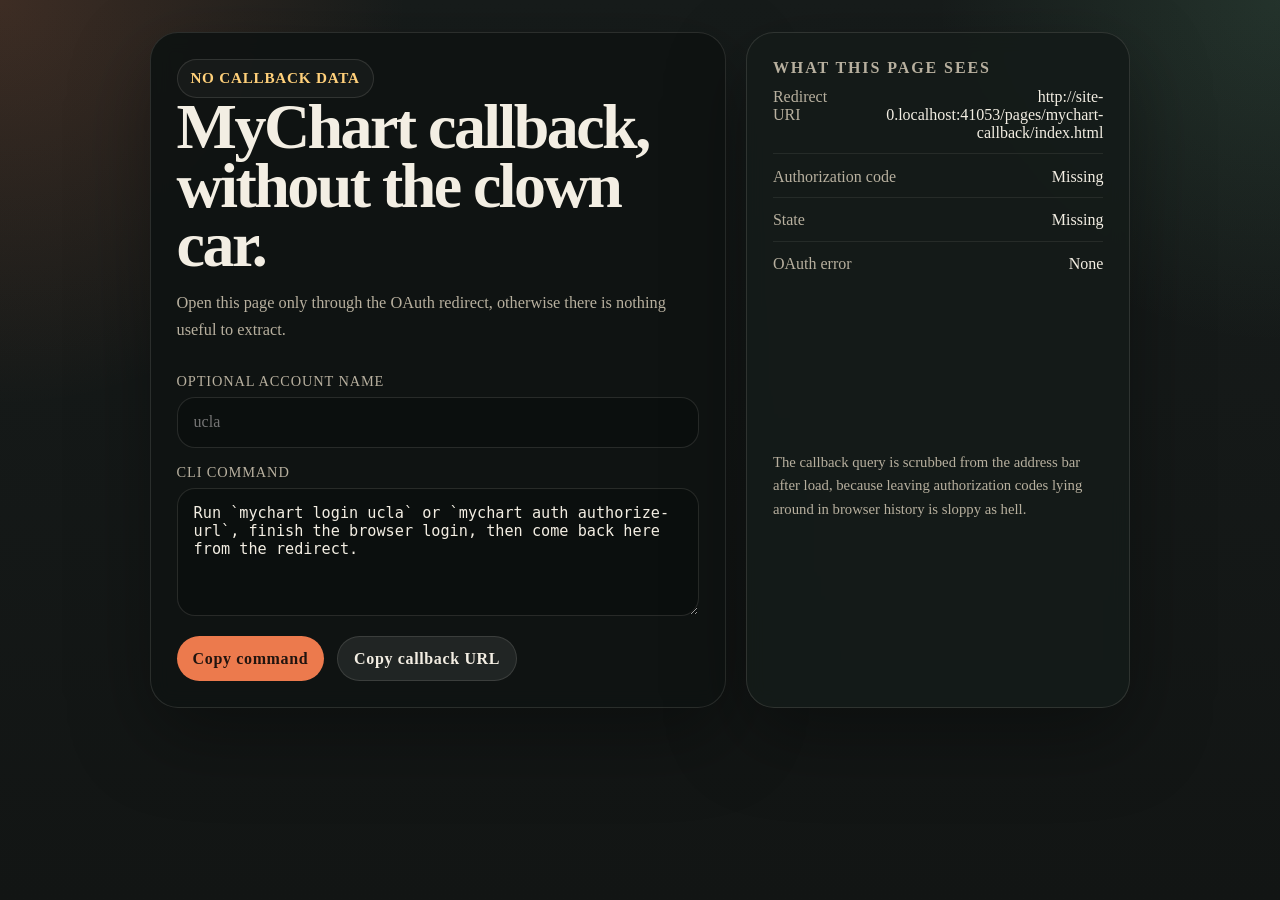
==== pages/mychart-callback/index.html @ d6d885a6 "feat(cli): bootstrap MyChart auth and add declarative arg templates - Refresh stale MyChart tokens b" ====
<!doctype html>
<html lang="en">
  <head>
    <meta charset="utf-8">
    <meta name="viewport" content="width=device-width, initial-scale=1">
    <title>MyChart OAuth callback</title>
    <style>
      :root {
        --bg: #121514;
        --panel: rgba(21, 27, 25, 0.9);
        --panel-strong: rgba(15, 20, 18, 0.95);
        --ink: #f3eee3;
        --muted: #b8b09f;
        --line: rgba(243, 238, 227, 0.12);
        --accent: #ec7a4d;
        --accent-strong: #f59a73;
        --ok: #7fd7a4;
        --warn: #ffd07a;
        --bad: #ff8f8f;
        --shadow: 0 28px 80px rgba(0, 0, 0, 0.34);
      }

      * {
        box-sizing: border-box;
      }

      body {
        margin: 0;
        min-height: 100vh;
        font-family: "Iowan Old Style", "Palatino Linotype", "Book Antiqua", Palatino, Georgia, serif;
        color: var(--ink);
        background:
          radial-gradient(circle at top left, rgba(236, 122, 77, 0.18), transparent 26%),
          radial-gradient(circle at top right, rgba(127, 215, 164, 0.12), transparent 22%),
          linear-gradient(180deg, #171c1b, var(--bg));
        padding: 2rem;
      }

      main {
        width: min(980px, 100%);
        margin: 0 auto;
      }

      .hero {
        display: grid;
        gap: 1.3rem;
        grid-template-columns: minmax(0, 1.2fr) minmax(320px, 0.8fr);
      }

      .panel {
        background: var(--panel);
        border: 1px solid var(--line);
        border-radius: 28px;
        box-shadow: var(--shadow);
        padding: 1.6rem;
        backdrop-filter: blur(10px);
      }

      .panel.strong {
        background: var(--panel-strong);
      }

      h1 {
        margin: 0 0 1rem;
        font-size: clamp(2.4rem, 5vw, 4.4rem);
        line-height: 0.92;
        letter-spacing: -0.04em;
      }

      h2 {
        margin: 0 0 0.7rem;
        font-size: 1rem;
        text-transform: uppercase;
        letter-spacing: 0.12em;
        color: var(--muted);
      }

      p {
        margin: 0 0 0.9rem;
        color: var(--muted);
        line-height: 1.6;
        font-size: 1.02rem;
      }

      .status {
        display: inline-flex;
        align-items: center;
        gap: 0.55rem;
        font-size: 0.95rem;
        font-weight: 700;
        letter-spacing: 0.05em;
        text-transform: uppercase;
        padding: 0.6rem 0.8rem;
        border-radius: 999px;
        border: 1px solid var(--line);
        background: rgba(255, 255, 255, 0.03);
        color: var(--warn);
      }

      .status.good {
        color: var(--ok);
      }

      .status.bad {
        color: var(--bad);
      }

      .stack {
        display: grid;
        gap: 1rem;
      }

      label {
        display: block;
        margin-bottom: 0.45rem;
        font-size: 0.9rem;
        letter-spacing: 0.06em;
        text-transform: uppercase;
        color: var(--muted);
      }

      input,
      textarea {
        width: 100%;
        border: 1px solid var(--line);
        border-radius: 18px;
        background: rgba(0, 0, 0, 0.18);
        color: var(--ink);
        padding: 0.95rem 1rem;
        font: inherit;
      }

      textarea,
      code {
        font-family: "SFMono-Regular", "SF Mono", "Cascadia Code", "JetBrains Mono", Consolas, monospace;
        font-size: 0.95rem;
      }

      textarea {
        min-height: 8rem;
        resize: vertical;
      }

      .actions {
        display: flex;
        flex-wrap: wrap;
        gap: 0.8rem;
      }

      button {
        appearance: none;
        border: 0;
        border-radius: 999px;
        background: var(--accent);
        color: #21140f;
        font: inherit;
        font-weight: 800;
        letter-spacing: 0.04em;
        padding: 0.8rem 1rem;
        cursor: pointer;
      }

      button.secondary {
        background: rgba(255, 255, 255, 0.08);
        color: var(--ink);
        border: 1px solid var(--line);
      }

      .meta {
        display: grid;
        gap: 0.85rem;
      }

      .meta-row {
        display: flex;
        justify-content: space-between;
        gap: 1rem;
        border-bottom: 1px solid rgba(243, 238, 227, 0.08);
        padding-bottom: 0.7rem;
      }

      .meta-row:last-child {
        border-bottom: 0;
        padding-bottom: 0;
      }

      .meta-key {
        color: var(--muted);
      }

      .meta-value {
        text-align: right;
        word-break: break-word;
      }

      .footnote {
        margin-top: 1rem;
        font-size: 0.92rem;
      }

      @media (max-width: 820px) {
        body {
          padding: 1rem;
        }

        .hero {
          grid-template-columns: 1fr;
        }

        .meta-row {
          flex-direction: column;
        }

        .meta-value {
          text-align: left;
        }
      }
    </style>
  </head>
  <body>
    <main class="hero">
      <section class="panel strong stack">
        <div>
          <div id="status-pill" class="status">Waiting for callback</div>
          <h1>MyChart callback, without the clown car.</h1>
          <p id="lead">
            This page reads the OAuth redirect, scrubs the browser URL, and gives you the exact CLI command to finish
            auth locally.
          </p>
        </div>

        <div class="stack">
          <div>
            <label for="account-name">Optional account name</label>
            <input id="account-name" name="account-name" placeholder="ucla" autocomplete="off">
          </div>

          <div>
            <label for="exchange-command">CLI command</label>
            <textarea id="exchange-command" readonly></textarea>
          </div>

          <div class="actions">
            <button id="copy-command" type="button">Copy command</button>
            <button id="copy-url" class="secondary" type="button">Copy callback URL</button>
          </div>
        </div>
      </section>

      <aside class="panel stack">
        <div>
          <h2>What this page sees</h2>
          <div class="meta">
            <div class="meta-row">
              <span class="meta-key">Redirect URI</span>
              <span id="redirect-uri" class="meta-value">Not loaded yet</span>
            </div>
            <div class="meta-row">
              <span class="meta-key">Authorization code</span>
              <span id="code-status" class="meta-value">Missing</span>
            </div>
            <div class="meta-row">
              <span class="meta-key">State</span>
              <span id="state-status" class="meta-value">Missing</span>
            </div>
            <div class="meta-row">
              <span class="meta-key">OAuth error</span>
              <span id="error-status" class="meta-value">None</span>
            </div>
          </div>
        </div>

        <p class="footnote">
          The callback query is scrubbed from the address bar after load, because leaving authorization codes lying
          around in browser history is sloppy as hell.
        </p>
      </aside>
    </main>

    <script>
      (() => {
        const storageKey = "mychart_callback_url";
        const statusPill = document.getElementById("status-pill");
        const lead = document.getElementById("lead");
        const accountInput = document.getElementById("account-name");
        const exchangeCommand = document.getElementById("exchange-command");
        const redirectUri = document.getElementById("redirect-uri");
        const codeStatus = document.getElementById("code-status");
        const stateStatus = document.getElementById("state-status");
        const errorStatus = document.getElementById("error-status");
        const copyCommand = document.getElementById("copy-command");
        const copyUrl = document.getElementById("copy-url");

        const currentUrl = new URL(window.location.href);
        const hasQuery = currentUrl.search.length > 1;
        const callbackUrl = hasQuery ? currentUrl.toString() : window.sessionStorage.getItem(storageKey);

        if (hasQuery) {
          window.sessionStorage.setItem(storageKey, callbackUrl);
          window.history.replaceState({}, document.title, currentUrl.origin + currentUrl.pathname);
        }

        function shellQuote(value) {
          return "'" + value.replace(/'/g, "'\"'\"'") + "'";
        }

        function render() {
          if (!callbackUrl) {
            statusPill.textContent = "No callback data";
            statusPill.className = "status";
            lead.textContent =
              "Open this page only through the OAuth redirect, otherwise there is nothing useful to extract.";
            exchangeCommand.value =
              "Run `mychart login ucla` or `mychart auth authorize-url`, finish the browser login, then come back here from the redirect.";
            redirectUri.textContent = window.location.origin + window.location.pathname;
            codeStatus.textContent = "Missing";
            stateStatus.textContent = "Missing";
            errorStatus.textContent = "None";
            return;
          }

          const parsed = new URL(callbackUrl);
          const code = parsed.searchParams.get("code");
          const state = parsed.searchParams.get("state");
          const error = parsed.searchParams.get("error");
          const errorDescription = parsed.searchParams.get("error_description");
          const account = accountInput.value.trim();
          const accountPrefix = account ? "--account " + shellQuote(account) + " " : "";

          redirectUri.textContent = parsed.origin + parsed.pathname;
          codeStatus.textContent = code ? "Present (" + code.length + " chars)" : "Missing";
          stateStatus.textContent = state ? "Present (" + state.length + " chars)" : "Missing";
          errorStatus.textContent = error ? error + (errorDescription ? ": " + errorDescription : "") : "None";

          if (error) {
            statusPill.textContent = "OAuth error";
            statusPill.className = "status bad";
            lead.textContent =
              "Epic sent an OAuth error back instead of an authorization code. Copy the callback URL if you want the terminal to print the exact failure details.";
          } else if (code && state) {
            statusPill.textContent = "Ready to exchange";
            statusPill.className = "status good";
            lead.textContent =
              "The callback URL was captured and scrubbed from the address bar. Copy the command below, run it in the same repo, and the CLI will finish the token exchange.";
          } else {
            statusPill.textContent = "Incomplete callback";
            statusPill.className = "status";
            lead.textContent =
              "The redirect landed here, but it did not contain the usual code and state parameters. That usually means OAuth died upstream.";
          }

          exchangeCommand.value = "mychart " + accountPrefix + "finish " + shellQuote(callbackUrl);
        }

        async function copyText(text, button, successLabel) {
          const originalLabel = button.textContent;
          try {
            await navigator.clipboard.writeText(text);
            button.textContent = successLabel;
          } catch (error) {
            button.textContent = "Copy failed";
          }
          window.setTimeout(() => {
            button.textContent = originalLabel;
          }, 1500);
        }

        accountInput.addEventListener("input", render);
        copyCommand.addEventListener("click", () => copyText(exchangeCommand.value, copyCommand, "Copied"));
        copyUrl.addEventListener("click", () => {
          const value = callbackUrl || "";
          copyText(value, copyUrl, "Copied");
        });

        render();
      })();
    </script>
  </body>
</html>
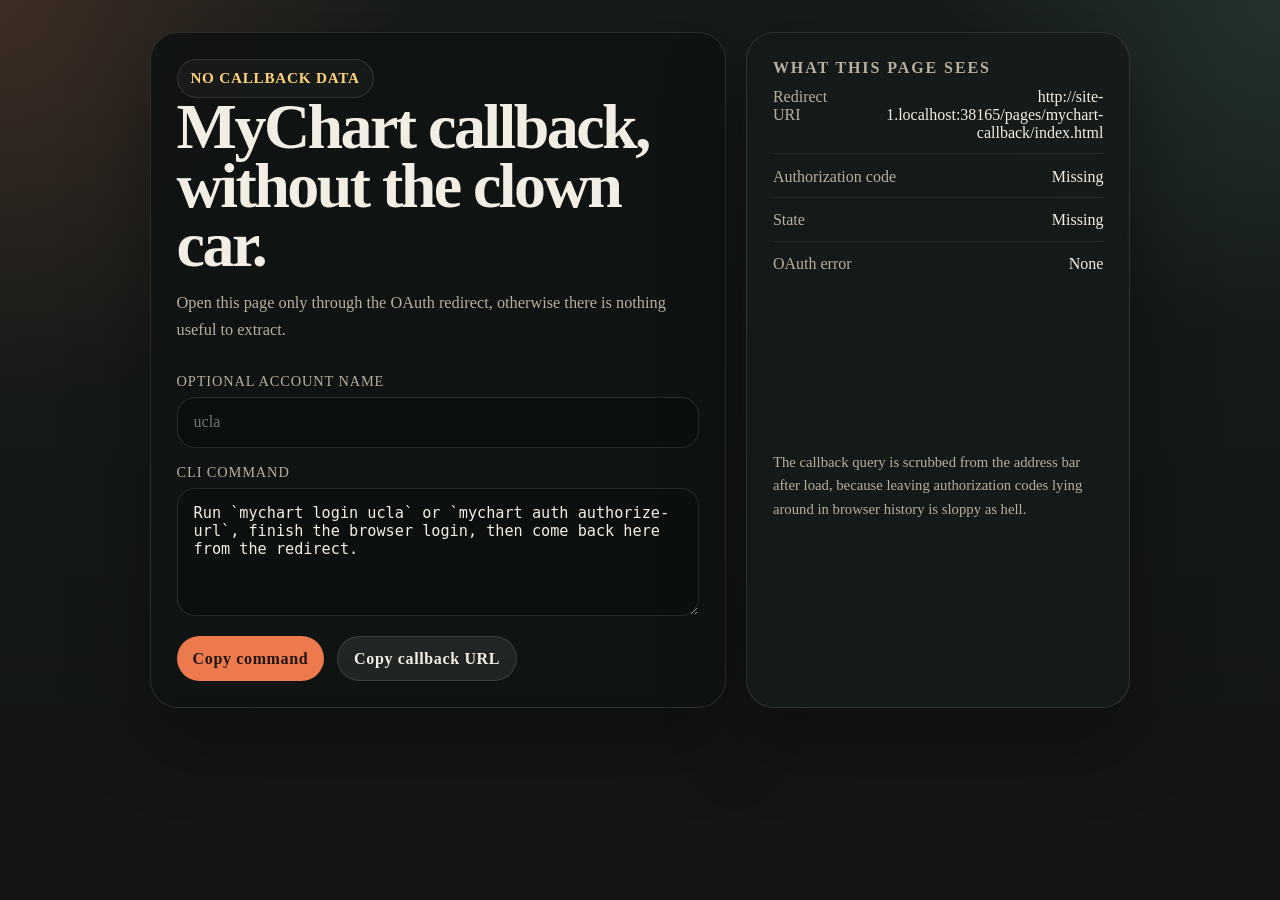
==== commit 4119dc40: "feat(mychart): finish hosted login from callback URLs - Prompt on TTYs for pasted hosted callback UR" ====
--- a/pages/mychart-callback/index.html
+++ b/pages/mychart-callback/index.html
@@ -341,7 +341,7 @@
             statusPill.textContent = "Ready to exchange";
             statusPill.className = "status good";
             lead.textContent =
-              "The callback URL was captured and scrubbed from the address bar. Copy the command below, run it in the same repo, and the CLI will finish the token exchange.";
+              "The callback URL was captured and scrubbed from the address bar. If `mychart login` is waiting in your terminal, click Copy callback URL and paste it there. Otherwise use the fallback command below.";
           } else {
             statusPill.textContent = "Incomplete callback";
             statusPill.className = "status";
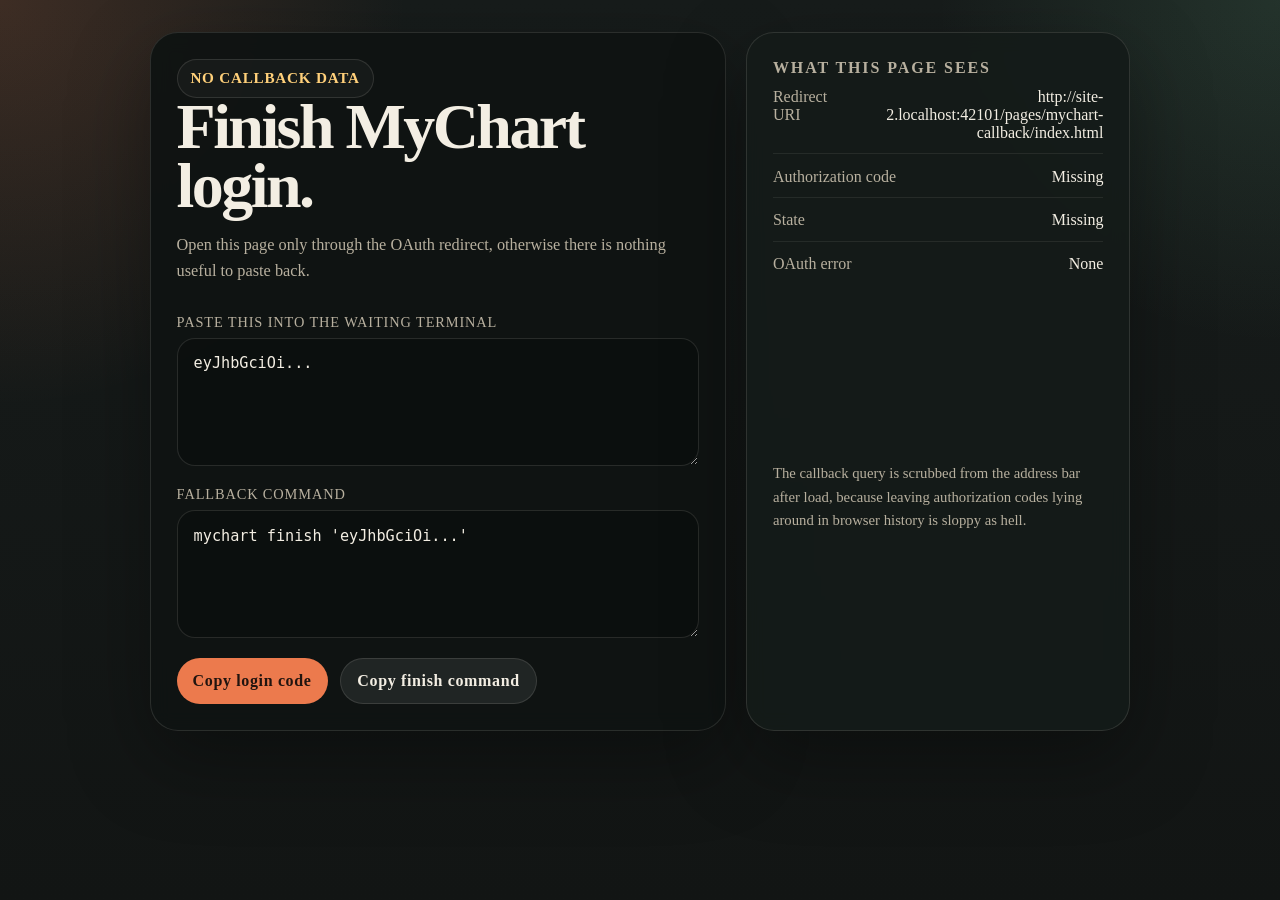
==== commit f8ca1a15: "updates Signed-off-by: Jessie Frazelle <github@jessfraz.com>" ====
--- a/pages/mychart-callback/index.html
+++ b/pages/mychart-callback/index.html
@@ -222,27 +222,26 @@
       <section class="panel strong stack">
         <div>
           <div id="status-pill" class="status">Waiting for callback</div>
-          <h1>MyChart callback, without the clown car.</h1>
+          <h1>Finish MyChart login.</h1>
           <p id="lead">
-            This page reads the OAuth redirect, scrubs the browser URL, and gives you the exact CLI command to finish
-            auth locally.
+            This page only exists to hand the OAuth callback back to the CLI, without making a meal out of it.
           </p>
         </div>
 
         <div class="stack">
           <div>
-            <label for="account-name">Optional account name</label>
-            <input id="account-name" name="account-name" placeholder="ucla" autocomplete="off">
+            <label for="callback-payload">Paste This Into The Waiting Terminal</label>
+            <textarea id="callback-payload" readonly></textarea>
           </div>
 
           <div>
-            <label for="exchange-command">CLI command</label>
+            <label for="exchange-command">Fallback Command</label>
             <textarea id="exchange-command" readonly></textarea>
           </div>
 
           <div class="actions">
-            <button id="copy-command" type="button">Copy command</button>
-            <button id="copy-url" class="secondary" type="button">Copy callback URL</button>
+            <button id="copy-payload" type="button">Copy login code</button>
+            <button id="copy-command" class="secondary" type="button">Copy finish command</button>
           </div>
         </div>
       </section>
@@ -282,14 +281,14 @@
         const storageKey = "mychart_callback_url";
         const statusPill = document.getElementById("status-pill");
         const lead = document.getElementById("lead");
-        const accountInput = document.getElementById("account-name");
+        const callbackPayload = document.getElementById("callback-payload");
         const exchangeCommand = document.getElementById("exchange-command");
         const redirectUri = document.getElementById("redirect-uri");
         const codeStatus = document.getElementById("code-status");
         const stateStatus = document.getElementById("state-status");
         const errorStatus = document.getElementById("error-status");
+        const copyPayload = document.getElementById("copy-payload");
         const copyCommand = document.getElementById("copy-command");
-        const copyUrl = document.getElementById("copy-url");
 
         const currentUrl = new URL(window.location.href);
         const hasQuery = currentUrl.search.length > 1;
@@ -302,6 +301,22 @@
 
         function shellQuote(value) {
           return "'" + value.replace(/'/g, "'\"'\"'") + "'";
+        }
+
+        function buildCallbackPayload(parsed) {
+          const code = parsed.searchParams.get("code");
+          if (code) {
+            return code;
+          }
+
+          const params = new URLSearchParams();
+          ["code", "state", "error", "error_description"].forEach((key) => {
+            const value = parsed.searchParams.get(key);
+            if (value) {
+              params.set(key, value);
+            }
+          });
+          return params.toString();
         }
 
         function render() {
@@ -309,9 +324,11 @@
             statusPill.textContent = "No callback data";
             statusPill.className = "status";
             lead.textContent =
-              "Open this page only through the OAuth redirect, otherwise there is nothing useful to extract.";
+              "Open this page only through the OAuth redirect, otherwise there is nothing useful to paste back.";
+            callbackPayload.value =
+              "eyJhbGciOi...";
             exchangeCommand.value =
-              "Run `mychart login ucla` or `mychart auth authorize-url`, finish the browser login, then come back here from the redirect.";
+              "mychart finish 'eyJhbGciOi...'";
             redirectUri.textContent = window.location.origin + window.location.pathname;
             codeStatus.textContent = "Missing";
             stateStatus.textContent = "Missing";
@@ -324,32 +341,35 @@
           const state = parsed.searchParams.get("state");
           const error = parsed.searchParams.get("error");
           const errorDescription = parsed.searchParams.get("error_description");
-          const account = accountInput.value.trim();
-          const accountPrefix = account ? "--account " + shellQuote(account) + " " : "";
+          const payload = buildCallbackPayload(parsed);
 
           redirectUri.textContent = parsed.origin + parsed.pathname;
           codeStatus.textContent = code ? "Present (" + code.length + " chars)" : "Missing";
           stateStatus.textContent = state ? "Present (" + state.length + " chars)" : "Missing";
           errorStatus.textContent = error ? error + (errorDescription ? ": " + errorDescription : "") : "None";
+          callbackPayload.value = payload;
 
           if (error) {
             statusPill.textContent = "OAuth error";
             statusPill.className = "status bad";
             lead.textContent =
-              "Epic sent an OAuth error back instead of an authorization code. Copy the callback URL if you want the terminal to print the exact failure details.";
+              "Epic sent an OAuth error back instead of an authorization code. Copy the payload, paste it into the waiting terminal, and let the CLI print the ugly details.";
+            copyPayload.textContent = "Copy error payload";
           } else if (code && state) {
             statusPill.textContent = "Ready to exchange";
             statusPill.className = "status good";
             lead.textContent =
-              "The callback URL was captured and scrubbed from the address bar. If `mychart login` is waiting in your terminal, click Copy callback URL and paste it there. Otherwise use the fallback command below.";
+              "If `mychart login` is waiting in the terminal, click Copy login code and paste it there. If not, use the fallback command below.";
+            copyPayload.textContent = "Copy login code";
           } else {
             statusPill.textContent = "Incomplete callback";
             statusPill.className = "status";
             lead.textContent =
               "The redirect landed here, but it did not contain the usual code and state parameters. That usually means OAuth died upstream.";
+            copyPayload.textContent = "Copy callback payload";
           }
 
-          exchangeCommand.value = "mychart " + accountPrefix + "finish " + shellQuote(callbackUrl);
+          exchangeCommand.value = "mychart finish " + shellQuote(payload || callbackUrl);
         }
 
         async function copyText(text, button, successLabel) {
@@ -365,12 +385,8 @@
           }, 1500);
         }
 
-        accountInput.addEventListener("input", render);
+        copyPayload.addEventListener("click", () => copyText(callbackPayload.value, copyPayload, "Copied"));
         copyCommand.addEventListener("click", () => copyText(exchangeCommand.value, copyCommand, "Copied"));
-        copyUrl.addEventListener("click", () => {
-          const value = callbackUrl || "";
-          copyText(value, copyUrl, "Copied");
-        });
 
         render();
       })();
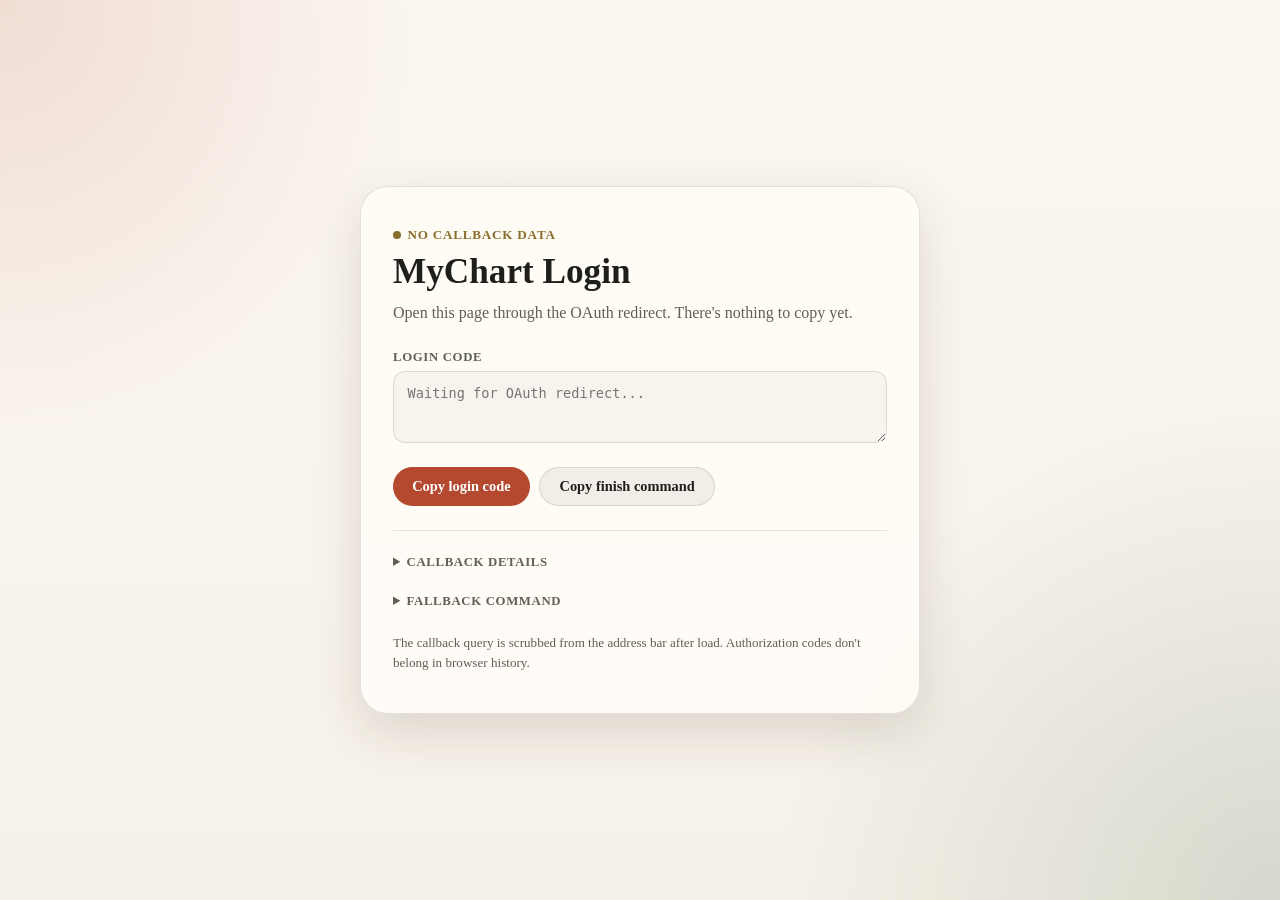
==== commit 5505a71c: "updates Signed-off-by: Jessie Frazelle <github@jessfraz.com>" ====
--- a/pages/mychart-callback/index.html
+++ b/pages/mychart-callback/index.html
@@ -6,274 +6,255 @@
     <title>MyChart OAuth callback</title>
     <style>
       :root {
-        --bg: #121514;
-        --panel: rgba(21, 27, 25, 0.9);
-        --panel-strong: rgba(15, 20, 18, 0.95);
-        --ink: #f3eee3;
-        --muted: #b8b09f;
-        --line: rgba(243, 238, 227, 0.12);
-        --accent: #ec7a4d;
-        --accent-strong: #f59a73;
-        --ok: #7fd7a4;
-        --warn: #ffd07a;
-        --bad: #ff8f8f;
-        --shadow: 0 28px 80px rgba(0, 0, 0, 0.34);
-      }
-
-      * {
-        box-sizing: border-box;
-      }
+        --bg: #f6f1e8;
+        --panel: rgba(255, 252, 247, 0.92);
+        --ink: #1e1f1b;
+        --muted: #5e6055;
+        --accent: #b4492f;
+        --accent-hover: #8f3520;
+        --line: rgba(30, 31, 27, 0.12);
+        --shadow: 0 18px 50px rgba(56, 37, 18, 0.14);
+        --ok: #2d7a4f;
+        --warn: #8a6d2b;
+        --bad: #b4492f;
+        --mono: "SFMono-Regular", "SF Mono", "Cascadia Code", "JetBrains Mono", Consolas, monospace;
+      }
+
+      * { box-sizing: border-box; margin: 0; }
 
       body {
-        margin: 0;
         min-height: 100vh;
         font-family: "Iowan Old Style", "Palatino Linotype", "Book Antiqua", Palatino, Georgia, serif;
         color: var(--ink);
         background:
-          radial-gradient(circle at top left, rgba(236, 122, 77, 0.18), transparent 26%),
-          radial-gradient(circle at top right, rgba(127, 215, 164, 0.12), transparent 22%),
-          linear-gradient(180deg, #171c1b, var(--bg));
+          radial-gradient(circle at top left, rgba(180, 73, 47, 0.15), transparent 28%),
+          radial-gradient(circle at bottom right, rgba(71, 102, 79, 0.18), transparent 32%),
+          linear-gradient(180deg, #fbf7f1, var(--bg));
+        display: grid;
+        place-items: center;
         padding: 2rem;
       }
 
       main {
-        width: min(980px, 100%);
-        margin: 0 auto;
-      }
-
-      .hero {
-        display: grid;
-        gap: 1.3rem;
-        grid-template-columns: minmax(0, 1.2fr) minmax(320px, 0.8fr);
-      }
-
-      .panel {
+        width: min(560px, 100%);
         background: var(--panel);
         border: 1px solid var(--line);
         border-radius: 28px;
         box-shadow: var(--shadow);
-        padding: 1.6rem;
-        backdrop-filter: blur(10px);
-      }
-
-      .panel.strong {
-        background: var(--panel-strong);
-      }
+        padding: 2.5rem 2rem;
+        display: grid;
+        gap: 1.5rem;
+      }
+
+      header { display: grid; gap: 0.6rem; }
 
       h1 {
-        margin: 0 0 1rem;
-        font-size: clamp(2.4rem, 5vw, 4.4rem);
-        line-height: 0.92;
-        letter-spacing: -0.04em;
-      }
-
-      h2 {
-        margin: 0 0 0.7rem;
-        font-size: 1rem;
-        text-transform: uppercase;
-        letter-spacing: 0.12em;
-        color: var(--muted);
-      }
-
-      p {
-        margin: 0 0 0.9rem;
-        color: var(--muted);
-        line-height: 1.6;
-        font-size: 1.02rem;
+        font-size: clamp(1.6rem, 4vw, 2.2rem);
+        line-height: 1.1;
       }
 
       .status {
         display: inline-flex;
         align-items: center;
-        gap: 0.55rem;
-        font-size: 0.95rem;
+        gap: 0.4rem;
+        font-size: 0.82rem;
         font-weight: 700;
+        letter-spacing: 0.06em;
+        text-transform: uppercase;
+        color: var(--warn);
+      }
+
+      .status::before {
+        content: "";
+        width: 8px;
+        height: 8px;
+        border-radius: 50%;
+        background: currentColor;
+      }
+
+      .status.good { color: var(--ok); }
+      .status.bad { color: var(--bad); }
+
+      p {
+        color: var(--muted);
+        font-size: 1rem;
+        line-height: 1.55;
+      }
+
+      .field { display: grid; gap: 0.35rem; }
+
+      label {
+        font-size: 0.8rem;
+        font-weight: 600;
         letter-spacing: 0.05em;
         text-transform: uppercase;
-        padding: 0.6rem 0.8rem;
-        border-radius: 999px;
-        border: 1px solid var(--line);
-        background: rgba(255, 255, 255, 0.03);
-        color: var(--warn);
-      }
-
-      .status.good {
-        color: var(--ok);
-      }
-
-      .status.bad {
-        color: var(--bad);
-      }
-
-      .stack {
-        display: grid;
-        gap: 1rem;
-      }
-
-      label {
-        display: block;
-        margin-bottom: 0.45rem;
-        font-size: 0.9rem;
-        letter-spacing: 0.06em;
-        text-transform: uppercase;
-        color: var(--muted);
-      }
-
-      input,
+        color: var(--muted);
+      }
+
       textarea {
         width: 100%;
         border: 1px solid var(--line);
-        border-radius: 18px;
-        background: rgba(0, 0, 0, 0.18);
+        border-radius: 12px;
+        background: rgba(0, 0, 0, 0.03);
         color: var(--ink);
-        padding: 0.95rem 1rem;
-        font: inherit;
-      }
-
-      textarea,
-      code {
-        font-family: "SFMono-Regular", "SF Mono", "Cascadia Code", "JetBrains Mono", Consolas, monospace;
-        font-size: 0.95rem;
-      }
-
-      textarea {
-        min-height: 8rem;
+        padding: 0.75rem 0.85rem;
+        font-family: var(--mono);
+        font-size: 0.85rem;
+        line-height: 1.45;
         resize: vertical;
+        min-height: 4.5rem;
+      }
+
+      textarea:focus {
+        outline: 2px solid var(--accent);
+        outline-offset: -1px;
+        border-color: transparent;
       }
 
       .actions {
         display: flex;
-        flex-wrap: wrap;
-        gap: 0.8rem;
+        gap: 0.6rem;
       }
 
       button {
         appearance: none;
         border: 0;
         border-radius: 999px;
+        font: inherit;
+        font-size: 0.9rem;
+        font-weight: 700;
+        padding: 0.65rem 1.2rem;
+        cursor: pointer;
+        transition: background 0.15s;
+      }
+
+      button.primary {
         background: var(--accent);
-        color: #21140f;
-        font: inherit;
-        font-weight: 800;
-        letter-spacing: 0.04em;
-        padding: 0.8rem 1rem;
-        cursor: pointer;
-      }
+        color: #fff;
+      }
+
+      button.primary:hover { background: var(--accent-hover); }
 
       button.secondary {
-        background: rgba(255, 255, 255, 0.08);
+        background: rgba(30, 31, 27, 0.06);
         color: var(--ink);
         border: 1px solid var(--line);
       }
 
+      button.secondary:hover { background: rgba(30, 31, 27, 0.1); }
+
+      hr {
+        border: 0;
+        border-top: 1px solid var(--line);
+      }
+
+      details {
+        font-size: 0.9rem;
+        color: var(--muted);
+      }
+
+      summary {
+        cursor: pointer;
+        font-size: 0.8rem;
+        font-weight: 600;
+        letter-spacing: 0.05em;
+        text-transform: uppercase;
+        color: var(--muted);
+        user-select: none;
+      }
+
+      summary:hover { color: var(--ink); }
+
       .meta {
+        margin-top: 0.6rem;
         display: grid;
-        gap: 0.85rem;
+        gap: 0.4rem;
       }
 
       .meta-row {
         display: flex;
         justify-content: space-between;
         gap: 1rem;
-        border-bottom: 1px solid rgba(243, 238, 227, 0.08);
-        padding-bottom: 0.7rem;
-      }
-
-      .meta-row:last-child {
-        border-bottom: 0;
-        padding-bottom: 0;
-      }
-
-      .meta-key {
-        color: var(--muted);
-      }
+        font-size: 0.85rem;
+      }
+
+      .meta-key { color: var(--muted); }
 
       .meta-value {
         text-align: right;
-        word-break: break-word;
+        word-break: break-all;
+        font-family: var(--mono);
+        font-size: 0.8rem;
       }
 
       .footnote {
-        margin-top: 1rem;
-        font-size: 0.92rem;
-      }
-
-      @media (max-width: 820px) {
-        body {
-          padding: 1rem;
-        }
-
-        .hero {
-          grid-template-columns: 1fr;
-        }
-
-        .meta-row {
-          flex-direction: column;
-        }
-
-        .meta-value {
-          text-align: left;
-        }
+        font-size: 0.82rem;
+        color: var(--muted);
+        line-height: 1.5;
+      }
+
+      @media (max-width: 600px) {
+        body { padding: 1rem; }
+        main { padding: 1.5rem 1.2rem; }
+        .meta-row { flex-direction: column; gap: 0.15rem; }
+        .meta-value { text-align: left; }
       }
     </style>
   </head>
   <body>
-    <main class="hero">
-      <section class="panel strong stack">
-        <div>
-          <div id="status-pill" class="status">Waiting for callback</div>
-          <h1>Finish MyChart login.</h1>
-          <p id="lead">
-            This page only exists to hand the OAuth callback back to the CLI, without making a meal out of it.
-          </p>
-        </div>
-
-        <div class="stack">
-          <div>
-            <label for="callback-payload">Paste This Into The Waiting Terminal</label>
-            <textarea id="callback-payload" readonly></textarea>
+    <main>
+      <header>
+        <span id="status-pill" class="status">Waiting for callback</span>
+        <h1>MyChart Login</h1>
+        <p id="lead">
+          This page hands the OAuth callback back to the CLI.
+        </p>
+      </header>
+
+      <div class="field">
+        <label for="callback-payload">Login code</label>
+        <textarea id="callback-payload" readonly></textarea>
+      </div>
+
+      <div class="actions">
+        <button id="copy-payload" class="primary" type="button">Copy login code</button>
+        <button id="copy-command" class="secondary" type="button">Copy finish command</button>
+      </div>
+
+      <hr>
+
+      <details>
+        <summary>Callback details</summary>
+        <div class="meta">
+          <div class="meta-row">
+            <span class="meta-key">Redirect URI</span>
+            <span id="redirect-uri" class="meta-value">-</span>
           </div>
-
-          <div>
-            <label for="exchange-command">Fallback Command</label>
-            <textarea id="exchange-command" readonly></textarea>
+          <div class="meta-row">
+            <span class="meta-key">Authorization code</span>
+            <span id="code-status" class="meta-value">Missing</span>
           </div>
-
-          <div class="actions">
-            <button id="copy-payload" type="button">Copy login code</button>
-            <button id="copy-command" class="secondary" type="button">Copy finish command</button>
+          <div class="meta-row">
+            <span class="meta-key">State</span>
+            <span id="state-status" class="meta-value">Missing</span>
+          </div>
+          <div class="meta-row">
+            <span class="meta-key">OAuth error</span>
+            <span id="error-status" class="meta-value">None</span>
           </div>
         </div>
-      </section>
-
-      <aside class="panel stack">
-        <div>
-          <h2>What this page sees</h2>
-          <div class="meta">
-            <div class="meta-row">
-              <span class="meta-key">Redirect URI</span>
-              <span id="redirect-uri" class="meta-value">Not loaded yet</span>
-            </div>
-            <div class="meta-row">
-              <span class="meta-key">Authorization code</span>
-              <span id="code-status" class="meta-value">Missing</span>
-            </div>
-            <div class="meta-row">
-              <span class="meta-key">State</span>
-              <span id="state-status" class="meta-value">Missing</span>
-            </div>
-            <div class="meta-row">
-              <span class="meta-key">OAuth error</span>
-              <span id="error-status" class="meta-value">None</span>
-            </div>
-          </div>
+      </details>
+
+      <details>
+        <summary>Fallback command</summary>
+        <div class="field" style="margin-top: 0.6rem;">
+          <textarea id="exchange-command" readonly></textarea>
         </div>
-
-        <p class="footnote">
-          The callback query is scrubbed from the address bar after load, because leaving authorization codes lying
-          around in browser history is sloppy as hell.
-        </p>
-      </aside>
+      </details>
+
+      <p class="footnote">
+        The callback query is scrubbed from the address bar after load. Authorization codes don't belong in browser history.
+      </p>
     </main>
 
     <script>
@@ -324,11 +305,11 @@
             statusPill.textContent = "No callback data";
             statusPill.className = "status";
             lead.textContent =
-              "Open this page only through the OAuth redirect, otherwise there is nothing useful to paste back.";
-            callbackPayload.value =
-              "eyJhbGciOi...";
-            exchangeCommand.value =
-              "mychart finish 'eyJhbGciOi...'";
+              "Open this page through the OAuth redirect. There's nothing to copy yet.";
+            callbackPayload.value = "";
+            callbackPayload.placeholder = "Waiting for OAuth redirect...";
+            exchangeCommand.value = "";
+            exchangeCommand.placeholder = "Waiting for OAuth redirect...";
             redirectUri.textContent = window.location.origin + window.location.pathname;
             codeStatus.textContent = "Missing";
             stateStatus.textContent = "Missing";
@@ -353,19 +334,19 @@
             statusPill.textContent = "OAuth error";
             statusPill.className = "status bad";
             lead.textContent =
-              "Epic sent an OAuth error back instead of an authorization code. Copy the payload, paste it into the waiting terminal, and let the CLI print the ugly details.";
+              "Epic returned an OAuth error instead of an authorization code. Copy the payload and paste it into the waiting terminal.";
             copyPayload.textContent = "Copy error payload";
           } else if (code && state) {
-            statusPill.textContent = "Ready to exchange";
+            statusPill.textContent = "Ready";
             statusPill.className = "status good";
             lead.textContent =
-              "If `mychart login` is waiting in the terminal, click Copy login code and paste it there. If not, use the fallback command below.";
+              "Copy the login code and paste it into the terminal where mychart login is waiting.";
             copyPayload.textContent = "Copy login code";
           } else {
             statusPill.textContent = "Incomplete callback";
             statusPill.className = "status";
             lead.textContent =
-              "The redirect landed here, but it did not contain the usual code and state parameters. That usually means OAuth died upstream.";
+              "The redirect landed here but is missing the expected code and state parameters.";
             copyPayload.textContent = "Copy callback payload";
           }
 
@@ -385,8 +366,8 @@
           }, 1500);
         }
 
-        copyPayload.addEventListener("click", () => copyText(callbackPayload.value, copyPayload, "Copied"));
-        copyCommand.addEventListener("click", () => copyText(exchangeCommand.value, copyCommand, "Copied"));
+        copyPayload.addEventListener("click", () => copyText(callbackPayload.value, copyPayload, "Copied!"));
+        copyCommand.addEventListener("click", () => copyText(exchangeCommand.value, copyCommand, "Copied!"));
 
         render();
       })();
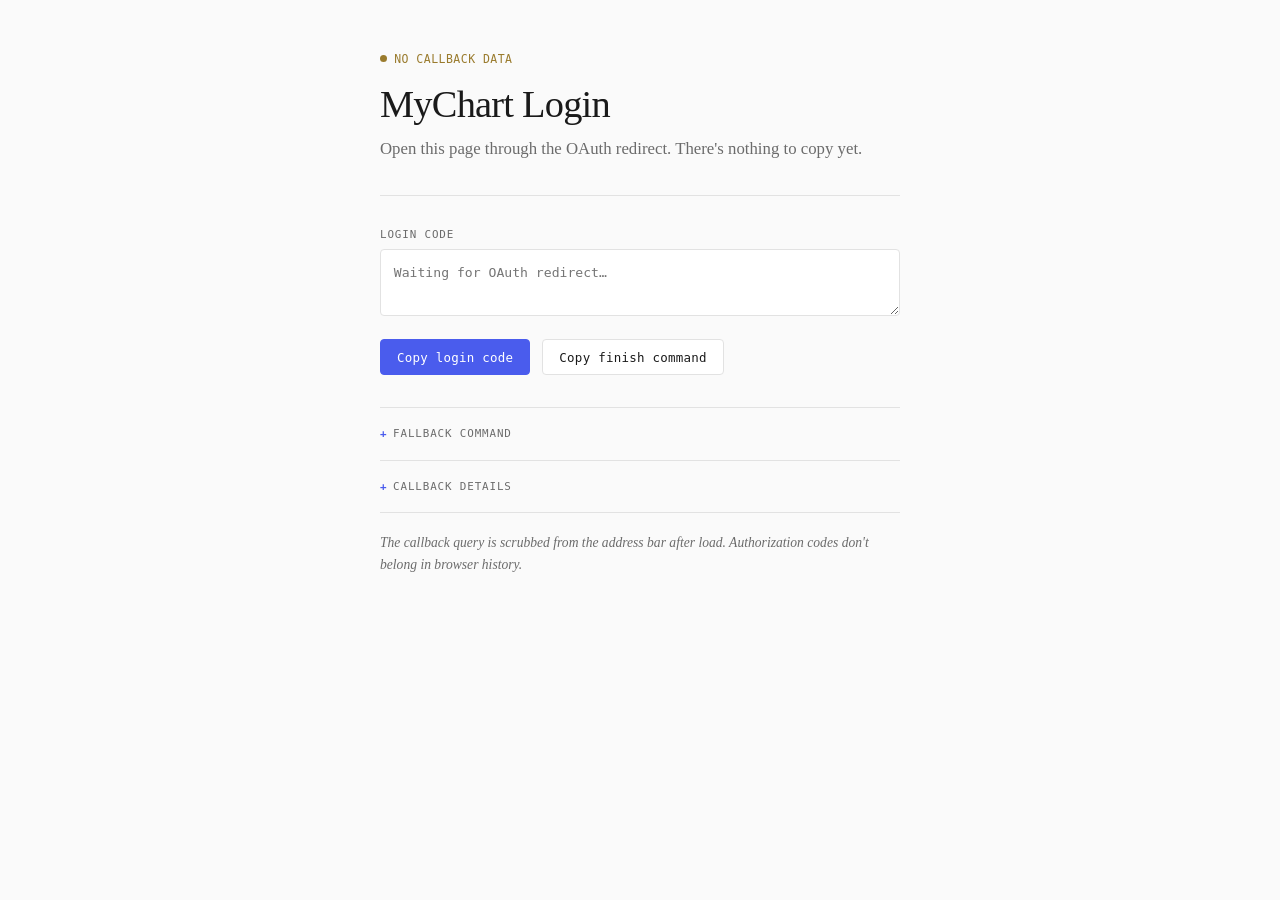
==== commit 0e90a22e: "updates Signed-off-by: Jessie Frazelle <github@jessfraz.com>" ====
--- a/pages/mychart-callback/index.html
+++ b/pages/mychart-callback/index.html
@@ -6,17 +6,15 @@
     <title>MyChart OAuth callback</title>
     <style>
       :root {
-        --bg: #f6f1e8;
-        --panel: rgba(255, 252, 247, 0.92);
-        --ink: #1e1f1b;
-        --muted: #5e6055;
-        --accent: #b4492f;
-        --accent-hover: #8f3520;
-        --line: rgba(30, 31, 27, 0.12);
-        --shadow: 0 18px 50px rgba(56, 37, 18, 0.14);
+        --bg: #fafafa;
+        --ink: #1a1a1a;
+        --muted: #6b6b6b;
+        --blue: #4a5ced;
+        --blue-light: #e8eafd;
+        --line: #e2e2e2;
         --ok: #2d7a4f;
-        --warn: #8a6d2b;
-        --bad: #b4492f;
+        --warn: #9a7b2d;
+        --bad: #c4392a;
         --mono: "SFMono-Regular", "SF Mono", "Cascadia Code", "JetBrains Mono", Consolas, monospace;
       }
 
@@ -24,50 +22,48 @@
 
       body {
         min-height: 100vh;
-        font-family: "Iowan Old Style", "Palatino Linotype", "Book Antiqua", Palatino, Georgia, serif;
+        font-family: Georgia, "Times New Roman", Times, serif;
         color: var(--ink);
-        background:
-          radial-gradient(circle at top left, rgba(180, 73, 47, 0.15), transparent 28%),
-          radial-gradient(circle at bottom right, rgba(71, 102, 79, 0.18), transparent 32%),
-          linear-gradient(180deg, #fbf7f1, var(--bg));
-        display: grid;
-        place-items: center;
-        padding: 2rem;
+        background: var(--bg);
+        padding: 3rem 2rem;
       }
 
       main {
-        width: min(560px, 100%);
-        background: var(--panel);
-        border: 1px solid var(--line);
-        border-radius: 28px;
-        box-shadow: var(--shadow);
-        padding: 2.5rem 2rem;
-        display: grid;
-        gap: 1.5rem;
-      }
-
-      header { display: grid; gap: 0.6rem; }
+        width: min(520px, 100%);
+        margin: 0 auto;
+      }
+
+      header {
+        padding-bottom: 2rem;
+        border-bottom: 1px solid var(--line);
+        margin-bottom: 2rem;
+      }
 
       h1 {
-        font-size: clamp(1.6rem, 4vw, 2.2rem);
-        line-height: 1.1;
+        font-size: 2.4rem;
+        font-weight: 400;
+        line-height: 1.15;
+        letter-spacing: -0.02em;
+        margin-bottom: 0.6rem;
       }
 
       .status {
         display: inline-flex;
         align-items: center;
-        gap: 0.4rem;
-        font-size: 0.82rem;
-        font-weight: 700;
-        letter-spacing: 0.06em;
+        gap: 0.45rem;
+        font-family: var(--mono);
+        font-size: 0.72rem;
+        font-weight: 500;
+        letter-spacing: 0.04em;
         text-transform: uppercase;
         color: var(--warn);
+        margin-bottom: 1rem;
       }
 
       .status::before {
         content: "";
-        width: 8px;
-        height: 8px;
+        width: 7px;
+        height: 7px;
         border-radius: 50%;
         background: currentColor;
       }
@@ -77,126 +73,154 @@
 
       p {
         color: var(--muted);
-        font-size: 1rem;
-        line-height: 1.55;
-      }
-
-      .field { display: grid; gap: 0.35rem; }
+        font-size: 1.05rem;
+        line-height: 1.65;
+      }
+
+      section {
+        margin-bottom: 2rem;
+      }
 
       label {
-        font-size: 0.8rem;
-        font-weight: 600;
-        letter-spacing: 0.05em;
+        display: block;
+        font-family: var(--mono);
+        font-size: 0.68rem;
+        font-weight: 500;
+        letter-spacing: 0.08em;
         text-transform: uppercase;
         color: var(--muted);
+        margin-bottom: 0.5rem;
       }
 
       textarea {
         width: 100%;
         border: 1px solid var(--line);
-        border-radius: 12px;
-        background: rgba(0, 0, 0, 0.03);
+        border-radius: 4px;
+        background: #fff;
         color: var(--ink);
-        padding: 0.75rem 0.85rem;
-        font-family: var(--mono);
-        font-size: 0.85rem;
-        line-height: 1.45;
+        padding: 0.8rem;
+        font-family: var(--mono);
+        font-size: 0.82rem;
+        line-height: 1.5;
         resize: vertical;
-        min-height: 4.5rem;
+        min-height: 4rem;
       }
 
       textarea:focus {
-        outline: 2px solid var(--accent);
-        outline-offset: -1px;
-        border-color: transparent;
+        outline: none;
+        border-color: var(--blue);
+        box-shadow: 0 0 0 3px var(--blue-light);
       }
 
       .actions {
         display: flex;
-        gap: 0.6rem;
+        gap: 0.75rem;
+        margin-top: 1.2rem;
       }
 
       button {
         appearance: none;
-        border: 0;
-        border-radius: 999px;
-        font: inherit;
-        font-size: 0.9rem;
-        font-weight: 700;
-        padding: 0.65rem 1.2rem;
+        border: 1px solid var(--line);
+        border-radius: 4px;
+        background: #fff;
+        font-family: var(--mono);
+        font-size: 0.78rem;
+        font-weight: 500;
+        letter-spacing: 0.02em;
+        padding: 0.6rem 1rem;
         cursor: pointer;
-        transition: background 0.15s;
+        color: var(--ink);
+        transition: border-color 0.15s, box-shadow 0.15s;
+      }
+
+      button:hover {
+        border-color: var(--blue);
+        color: var(--blue);
       }
 
       button.primary {
-        background: var(--accent);
+        background: var(--blue);
+        border-color: var(--blue);
         color: #fff;
       }
 
-      button.primary:hover { background: var(--accent-hover); }
-
-      button.secondary {
-        background: rgba(30, 31, 27, 0.06);
-        color: var(--ink);
-        border: 1px solid var(--line);
-      }
-
-      button.secondary:hover { background: rgba(30, 31, 27, 0.1); }
-
-      hr {
-        border: 0;
+      button.primary:hover {
+        background: #3d4fd4;
+        border-color: #3d4fd4;
+      }
+
+      details {
         border-top: 1px solid var(--line);
-      }
-
-      details {
-        font-size: 0.9rem;
-        color: var(--muted);
+        padding-top: 1.2rem;
+        margin-bottom: 1.2rem;
       }
 
       summary {
         cursor: pointer;
-        font-size: 0.8rem;
+        font-family: var(--mono);
+        font-size: 0.68rem;
+        font-weight: 500;
+        letter-spacing: 0.08em;
+        text-transform: uppercase;
+        color: var(--muted);
+        user-select: none;
+        list-style: none;
+      }
+
+      summary::-webkit-details-marker { display: none; }
+
+      summary::before {
+        content: "+";
+        display: inline-block;
+        width: 1.2em;
+        color: var(--blue);
         font-weight: 600;
-        letter-spacing: 0.05em;
-        text-transform: uppercase;
-        color: var(--muted);
-        user-select: none;
-      }
+      }
+
+      details[open] summary::before { content: "\2212"; }
 
       summary:hover { color: var(--ink); }
 
       .meta {
-        margin-top: 0.6rem;
+        margin-top: 0.8rem;
         display: grid;
-        gap: 0.4rem;
+        gap: 0.55rem;
       }
 
       .meta-row {
         display: flex;
         justify-content: space-between;
+        align-items: baseline;
         gap: 1rem;
-        font-size: 0.85rem;
-      }
-
-      .meta-key { color: var(--muted); }
+        font-size: 0.88rem;
+      }
+
+      .meta-key {
+        color: var(--muted);
+        font-size: 0.88rem;
+      }
 
       .meta-value {
         text-align: right;
         word-break: break-all;
         font-family: var(--mono);
-        font-size: 0.8rem;
+        font-size: 0.78rem;
+        color: var(--ink);
       }
 
       .footnote {
-        font-size: 0.82rem;
-        color: var(--muted);
-        line-height: 1.5;
+        border-top: 1px solid var(--line);
+        padding-top: 1.2rem;
+        font-size: 0.85rem;
+        color: var(--muted);
+        line-height: 1.6;
+        font-style: italic;
       }
 
       @media (max-width: 600px) {
-        body { padding: 1rem; }
-        main { padding: 1.5rem 1.2rem; }
-        .meta-row { flex-direction: column; gap: 0.15rem; }
+        body { padding: 2rem 1.2rem; }
+        h1 { font-size: 1.8rem; }
+        .meta-row { flex-direction: column; gap: 0.1rem; }
         .meta-value { text-align: left; }
       }
     </style>
@@ -204,31 +228,35 @@
   <body>
     <main>
       <header>
-        <span id="status-pill" class="status">Waiting for callback</span>
+        <div id="status-pill" class="status">Waiting for callback</div>
         <h1>MyChart Login</h1>
         <p id="lead">
           This page hands the OAuth callback back to the CLI.
         </p>
       </header>
 
-      <div class="field">
+      <section>
         <label for="callback-payload">Login code</label>
         <textarea id="callback-payload" readonly></textarea>
-      </div>
-
-      <div class="actions">
-        <button id="copy-payload" class="primary" type="button">Copy login code</button>
-        <button id="copy-command" class="secondary" type="button">Copy finish command</button>
-      </div>
-
-      <hr>
+        <div class="actions">
+          <button id="copy-payload" class="primary" type="button">Copy login code</button>
+          <button id="copy-command" type="button">Copy finish command</button>
+        </div>
+      </section>
+
+      <details>
+        <summary>Fallback command</summary>
+        <div style="margin-top: 0.8rem;">
+          <textarea id="exchange-command" readonly></textarea>
+        </div>
+      </details>
 
       <details>
         <summary>Callback details</summary>
         <div class="meta">
           <div class="meta-row">
             <span class="meta-key">Redirect URI</span>
-            <span id="redirect-uri" class="meta-value">-</span>
+            <span id="redirect-uri" class="meta-value">&mdash;</span>
           </div>
           <div class="meta-row">
             <span class="meta-key">Authorization code</span>
@@ -245,15 +273,9 @@
         </div>
       </details>
 
-      <details>
-        <summary>Fallback command</summary>
-        <div class="field" style="margin-top: 0.6rem;">
-          <textarea id="exchange-command" readonly></textarea>
-        </div>
-      </details>
-
       <p class="footnote">
-        The callback query is scrubbed from the address bar after load. Authorization codes don't belong in browser history.
+        The callback query is scrubbed from the address bar after load.
+        Authorization codes don't belong in browser history.
       </p>
     </main>
 
@@ -307,9 +329,9 @@
             lead.textContent =
               "Open this page through the OAuth redirect. There's nothing to copy yet.";
             callbackPayload.value = "";
-            callbackPayload.placeholder = "Waiting for OAuth redirect...";
+            callbackPayload.placeholder = "Waiting for OAuth redirect\u2026";
             exchangeCommand.value = "";
-            exchangeCommand.placeholder = "Waiting for OAuth redirect...";
+            exchangeCommand.placeholder = "Waiting for OAuth redirect\u2026";
             redirectUri.textContent = window.location.origin + window.location.pathname;
             codeStatus.textContent = "Missing";
             stateStatus.textContent = "Missing";
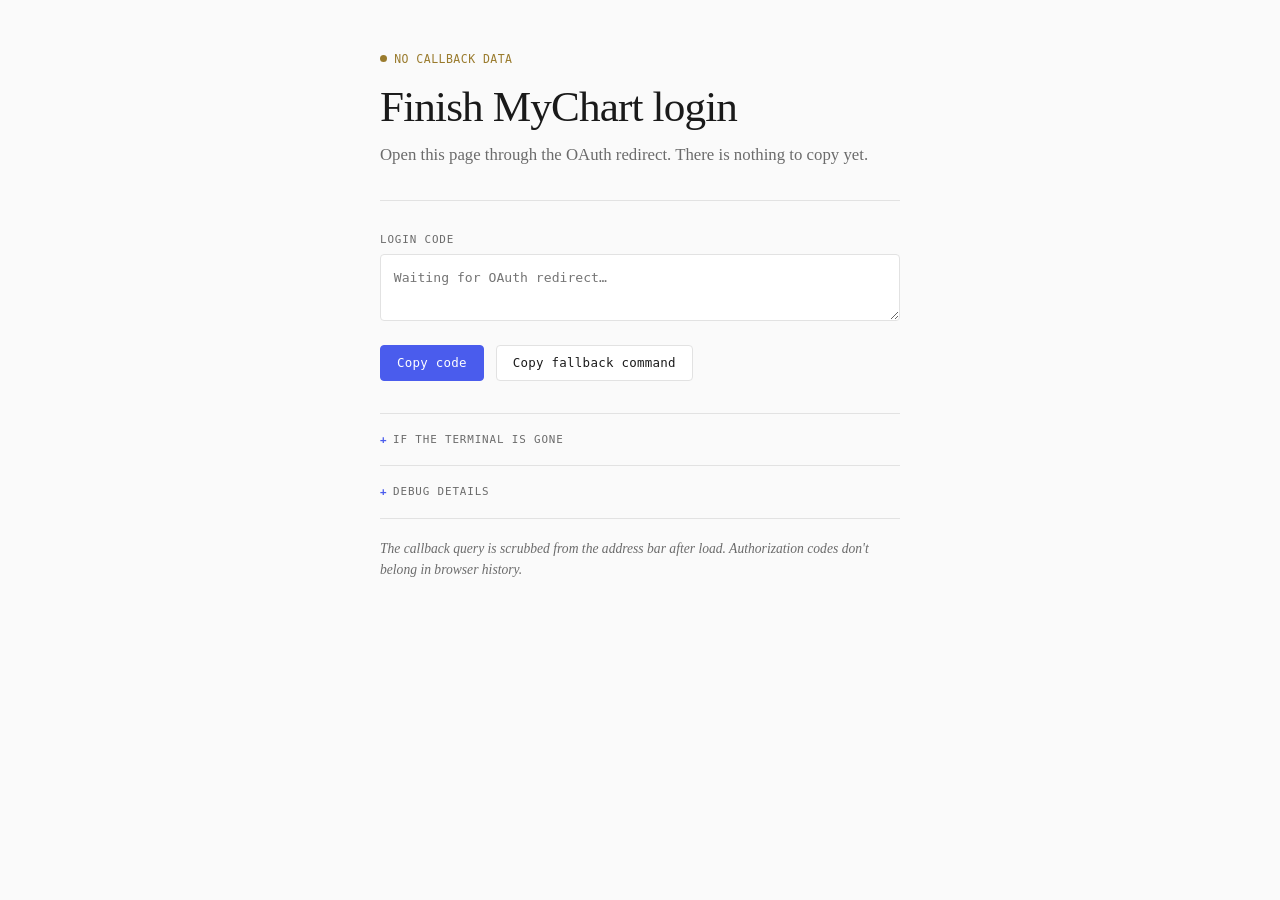
==== commit e1b8321e: "fix(auth): accept pasted mychart finish commands - Parse full `mychart finish ...` input alongside r" ====
--- a/pages/mychart-callback/index.html
+++ b/pages/mychart-callback/index.html
@@ -3,7 +3,7 @@
   <head>
     <meta charset="utf-8">
     <meta name="viewport" content="width=device-width, initial-scale=1">
-    <title>MyChart OAuth callback</title>
+    <title>Finish MyChart login</title>
     <style>
       :root {
         --bg: #fafafa;
@@ -40,7 +40,7 @@
       }
 
       h1 {
-        font-size: 2.4rem;
+        font-size: 2.7rem;
         font-weight: 400;
         line-height: 1.15;
         letter-spacing: -0.02em;
@@ -229,9 +229,9 @@
     <main>
       <header>
         <div id="status-pill" class="status">Waiting for callback</div>
-        <h1>MyChart Login</h1>
+        <h1>Finish MyChart login</h1>
         <p id="lead">
-          This page hands the OAuth callback back to the CLI.
+          Copy the login code below, paste it into the terminal waiting on <code>mychart login</code>, and move on with your life.
         </p>
       </header>
 
@@ -239,20 +239,20 @@
         <label for="callback-payload">Login code</label>
         <textarea id="callback-payload" readonly></textarea>
         <div class="actions">
-          <button id="copy-payload" class="primary" type="button">Copy login code</button>
-          <button id="copy-command" type="button">Copy finish command</button>
+          <button id="copy-payload" class="primary" type="button">Copy code</button>
+          <button id="copy-command" type="button">Copy fallback command</button>
         </div>
       </section>
 
       <details>
-        <summary>Fallback command</summary>
+        <summary>If the terminal is gone</summary>
         <div style="margin-top: 0.8rem;">
           <textarea id="exchange-command" readonly></textarea>
         </div>
       </details>
 
       <details>
-        <summary>Callback details</summary>
+        <summary>Debug details</summary>
         <div class="meta">
           <div class="meta-row">
             <span class="meta-key">Redirect URI</span>
@@ -327,7 +327,7 @@
             statusPill.textContent = "No callback data";
             statusPill.className = "status";
             lead.textContent =
-              "Open this page through the OAuth redirect. There's nothing to copy yet.";
+              "Open this page through the OAuth redirect. There is nothing to copy yet.";
             callbackPayload.value = "";
             callbackPayload.placeholder = "Waiting for OAuth redirect\u2026";
             exchangeCommand.value = "";
@@ -362,8 +362,8 @@
             statusPill.textContent = "Ready";
             statusPill.className = "status good";
             lead.textContent =
-              "Copy the login code and paste it into the terminal where mychart login is waiting.";
-            copyPayload.textContent = "Copy login code";
+              "Copy the login code and paste it into the terminal where `mychart login` is waiting.";
+            copyPayload.textContent = "Copy code";
           } else {
             statusPill.textContent = "Incomplete callback";
             statusPill.className = "status";
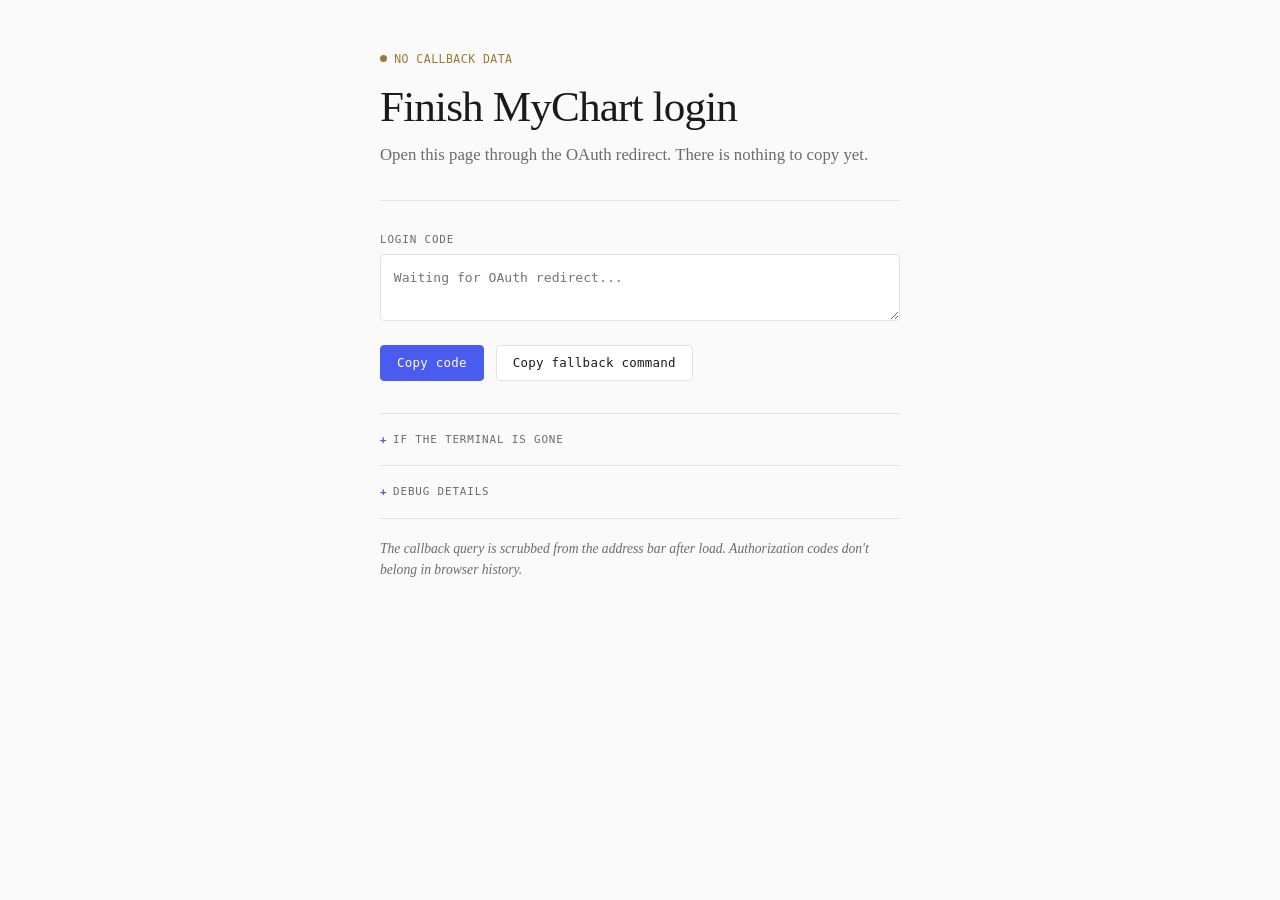
==== commit fa1c6ec6: "refactor(callback-pages): extract shared OAuth callback page - Replace duplicated inline markup, sty" ====
--- a/pages/mychart-callback/index.html
+++ b/pages/mychart-callback/index.html
@@ -4,395 +4,40 @@
     <meta charset="utf-8">
     <meta name="viewport" content="width=device-width, initial-scale=1">
     <title>Finish MyChart login</title>
-    <style>
-      :root {
-        --bg: #fafafa;
-        --ink: #1a1a1a;
-        --muted: #6b6b6b;
-        --blue: #4a5ced;
-        --blue-light: #e8eafd;
-        --line: #e2e2e2;
-        --ok: #2d7a4f;
-        --warn: #9a7b2d;
-        --bad: #c4392a;
-        --mono: "SFMono-Regular", "SF Mono", "Cascadia Code", "JetBrains Mono", Consolas, monospace;
-      }
-
-      * { box-sizing: border-box; margin: 0; }
-
-      body {
-        min-height: 100vh;
-        font-family: Georgia, "Times New Roman", Times, serif;
-        color: var(--ink);
-        background: var(--bg);
-        padding: 3rem 2rem;
-      }
-
-      main {
-        width: min(520px, 100%);
-        margin: 0 auto;
-      }
-
-      header {
-        padding-bottom: 2rem;
-        border-bottom: 1px solid var(--line);
-        margin-bottom: 2rem;
-      }
-
-      h1 {
-        font-size: 2.7rem;
-        font-weight: 400;
-        line-height: 1.15;
-        letter-spacing: -0.02em;
-        margin-bottom: 0.6rem;
-      }
-
-      .status {
-        display: inline-flex;
-        align-items: center;
-        gap: 0.45rem;
-        font-family: var(--mono);
-        font-size: 0.72rem;
-        font-weight: 500;
-        letter-spacing: 0.04em;
-        text-transform: uppercase;
-        color: var(--warn);
-        margin-bottom: 1rem;
-      }
-
-      .status::before {
-        content: "";
-        width: 7px;
-        height: 7px;
-        border-radius: 50%;
-        background: currentColor;
-      }
-
-      .status.good { color: var(--ok); }
-      .status.bad { color: var(--bad); }
-
-      p {
-        color: var(--muted);
-        font-size: 1.05rem;
-        line-height: 1.65;
-      }
-
-      section {
-        margin-bottom: 2rem;
-      }
-
-      label {
-        display: block;
-        font-family: var(--mono);
-        font-size: 0.68rem;
-        font-weight: 500;
-        letter-spacing: 0.08em;
-        text-transform: uppercase;
-        color: var(--muted);
-        margin-bottom: 0.5rem;
-      }
-
-      textarea {
-        width: 100%;
-        border: 1px solid var(--line);
-        border-radius: 4px;
-        background: #fff;
-        color: var(--ink);
-        padding: 0.8rem;
-        font-family: var(--mono);
-        font-size: 0.82rem;
-        line-height: 1.5;
-        resize: vertical;
-        min-height: 4rem;
-      }
-
-      textarea:focus {
-        outline: none;
-        border-color: var(--blue);
-        box-shadow: 0 0 0 3px var(--blue-light);
-      }
-
-      .actions {
-        display: flex;
-        gap: 0.75rem;
-        margin-top: 1.2rem;
-      }
-
-      button {
-        appearance: none;
-        border: 1px solid var(--line);
-        border-radius: 4px;
-        background: #fff;
-        font-family: var(--mono);
-        font-size: 0.78rem;
-        font-weight: 500;
-        letter-spacing: 0.02em;
-        padding: 0.6rem 1rem;
-        cursor: pointer;
-        color: var(--ink);
-        transition: border-color 0.15s, box-shadow 0.15s;
-      }
-
-      button:hover {
-        border-color: var(--blue);
-        color: var(--blue);
-      }
-
-      button.primary {
-        background: var(--blue);
-        border-color: var(--blue);
-        color: #fff;
-      }
-
-      button.primary:hover {
-        background: #3d4fd4;
-        border-color: #3d4fd4;
-      }
-
-      details {
-        border-top: 1px solid var(--line);
-        padding-top: 1.2rem;
-        margin-bottom: 1.2rem;
-      }
-
-      summary {
-        cursor: pointer;
-        font-family: var(--mono);
-        font-size: 0.68rem;
-        font-weight: 500;
-        letter-spacing: 0.08em;
-        text-transform: uppercase;
-        color: var(--muted);
-        user-select: none;
-        list-style: none;
-      }
-
-      summary::-webkit-details-marker { display: none; }
-
-      summary::before {
-        content: "+";
-        display: inline-block;
-        width: 1.2em;
-        color: var(--blue);
-        font-weight: 600;
-      }
-
-      details[open] summary::before { content: "\2212"; }
-
-      summary:hover { color: var(--ink); }
-
-      .meta {
-        margin-top: 0.8rem;
-        display: grid;
-        gap: 0.55rem;
-      }
-
-      .meta-row {
-        display: flex;
-        justify-content: space-between;
-        align-items: baseline;
-        gap: 1rem;
-        font-size: 0.88rem;
-      }
-
-      .meta-key {
-        color: var(--muted);
-        font-size: 0.88rem;
-      }
-
-      .meta-value {
-        text-align: right;
-        word-break: break-all;
-        font-family: var(--mono);
-        font-size: 0.78rem;
-        color: var(--ink);
-      }
-
-      .footnote {
-        border-top: 1px solid var(--line);
-        padding-top: 1.2rem;
-        font-size: 0.85rem;
-        color: var(--muted);
-        line-height: 1.6;
-        font-style: italic;
-      }
-
-      @media (max-width: 600px) {
-        body { padding: 2rem 1.2rem; }
-        h1 { font-size: 1.8rem; }
-        .meta-row { flex-direction: column; gap: 0.1rem; }
-        .meta-value { text-align: left; }
-      }
-    </style>
+    <link rel="stylesheet" href="../_shared/callback-page.css">
   </head>
   <body>
-    <main>
-      <header>
-        <div id="status-pill" class="status">Waiting for callback</div>
-        <h1>Finish MyChart login</h1>
-        <p id="lead">
-          Copy the login code below, paste it into the terminal waiting on <code>mychart login</code>, and move on with your life.
-        </p>
-      </header>
-
-      <section>
-        <label for="callback-payload">Login code</label>
-        <textarea id="callback-payload" readonly></textarea>
-        <div class="actions">
-          <button id="copy-payload" class="primary" type="button">Copy code</button>
-          <button id="copy-command" type="button">Copy fallback command</button>
-        </div>
-      </section>
-
-      <details>
-        <summary>If the terminal is gone</summary>
-        <div style="margin-top: 0.8rem;">
-          <textarea id="exchange-command" readonly></textarea>
-        </div>
-      </details>
-
-      <details>
-        <summary>Debug details</summary>
-        <div class="meta">
-          <div class="meta-row">
-            <span class="meta-key">Redirect URI</span>
-            <span id="redirect-uri" class="meta-value">&mdash;</span>
-          </div>
-          <div class="meta-row">
-            <span class="meta-key">Authorization code</span>
-            <span id="code-status" class="meta-value">Missing</span>
-          </div>
-          <div class="meta-row">
-            <span class="meta-key">State</span>
-            <span id="state-status" class="meta-value">Missing</span>
-          </div>
-          <div class="meta-row">
-            <span class="meta-key">OAuth error</span>
-            <span id="error-status" class="meta-value">None</span>
-          </div>
-        </div>
-      </details>
-
-      <p class="footnote">
-        The callback query is scrubbed from the address bar after load.
-        Authorization codes don't belong in browser history.
-      </p>
-    </main>
-
-    <script>
-      (() => {
-        const storageKey = "mychart_callback_url";
-        const statusPill = document.getElementById("status-pill");
-        const lead = document.getElementById("lead");
-        const callbackPayload = document.getElementById("callback-payload");
-        const exchangeCommand = document.getElementById("exchange-command");
-        const redirectUri = document.getElementById("redirect-uri");
-        const codeStatus = document.getElementById("code-status");
-        const stateStatus = document.getElementById("state-status");
-        const errorStatus = document.getElementById("error-status");
-        const copyPayload = document.getElementById("copy-payload");
-        const copyCommand = document.getElementById("copy-command");
-
-        const currentUrl = new URL(window.location.href);
-        const hasQuery = currentUrl.search.length > 1;
-        const callbackUrl = hasQuery ? currentUrl.toString() : window.sessionStorage.getItem(storageKey);
-
-        if (hasQuery) {
-          window.sessionStorage.setItem(storageKey, callbackUrl);
-          window.history.replaceState({}, document.title, currentUrl.origin + currentUrl.pathname);
+    <main id="app"></main>
+    <script id="page-config" type="application/json">
+      {
+        "title": "Finish MyChart login",
+        "storageKey": "mychart_callback_url",
+        "fieldLabel": "Login code",
+        "leadInitialHtml": "Copy the login code below, paste it into the terminal waiting on <code>mychart login</code>, and move on with your life.",
+        "leadNoCallbackHtml": "Open this page through the OAuth redirect. There is nothing to copy yet.",
+        "leadReadyHtml": "Copy the login code and paste it into the terminal where <code>mychart login</code> is waiting.",
+        "leadErrorHtml": "Epic returned an OAuth error instead of an authorization code. Copy the payload and paste it into the waiting terminal.",
+        "leadIncompleteHtml": "The redirect landed here but is missing the expected code and state parameters.",
+        "copyButtonLabel": "Copy code",
+        "copyButtonLabelError": "Copy error payload",
+        "copyButtonLabelIncomplete": "Copy callback payload",
+        "commandButtonLabel": "Copy fallback command",
+        "commandPrefix": "mychart finish",
+        "primaryValueMode": "payload",
+        "commandValueMode": "primary_value_or_callback_url",
+        "preferCodeOnly": true,
+        "payloadKeys": ["code", "state", "error", "error_description"],
+        "readyParams": ["code", "state"],
+        "placeholder": "Waiting for OAuth redirect...",
+        "theme": {
+          "blue": "#4a5ced",
+          "blueLight": "#e8eafd",
+          "blueDark": "#3d4fd4",
+          "pageWidth": "520px",
+          "fieldMinHeight": "4rem"
         }
-
-        function shellQuote(value) {
-          return "'" + value.replace(/'/g, "'\"'\"'") + "'";
-        }
-
-        function buildCallbackPayload(parsed) {
-          const code = parsed.searchParams.get("code");
-          if (code) {
-            return code;
-          }
-
-          const params = new URLSearchParams();
-          ["code", "state", "error", "error_description"].forEach((key) => {
-            const value = parsed.searchParams.get(key);
-            if (value) {
-              params.set(key, value);
-            }
-          });
-          return params.toString();
-        }
-
-        function render() {
-          if (!callbackUrl) {
-            statusPill.textContent = "No callback data";
-            statusPill.className = "status";
-            lead.textContent =
-              "Open this page through the OAuth redirect. There is nothing to copy yet.";
-            callbackPayload.value = "";
-            callbackPayload.placeholder = "Waiting for OAuth redirect\u2026";
-            exchangeCommand.value = "";
-            exchangeCommand.placeholder = "Waiting for OAuth redirect\u2026";
-            redirectUri.textContent = window.location.origin + window.location.pathname;
-            codeStatus.textContent = "Missing";
-            stateStatus.textContent = "Missing";
-            errorStatus.textContent = "None";
-            return;
-          }
-
-          const parsed = new URL(callbackUrl);
-          const code = parsed.searchParams.get("code");
-          const state = parsed.searchParams.get("state");
-          const error = parsed.searchParams.get("error");
-          const errorDescription = parsed.searchParams.get("error_description");
-          const payload = buildCallbackPayload(parsed);
-
-          redirectUri.textContent = parsed.origin + parsed.pathname;
-          codeStatus.textContent = code ? "Present (" + code.length + " chars)" : "Missing";
-          stateStatus.textContent = state ? "Present (" + state.length + " chars)" : "Missing";
-          errorStatus.textContent = error ? error + (errorDescription ? ": " + errorDescription : "") : "None";
-          callbackPayload.value = payload;
-
-          if (error) {
-            statusPill.textContent = "OAuth error";
-            statusPill.className = "status bad";
-            lead.textContent =
-              "Epic returned an OAuth error instead of an authorization code. Copy the payload and paste it into the waiting terminal.";
-            copyPayload.textContent = "Copy error payload";
-          } else if (code && state) {
-            statusPill.textContent = "Ready";
-            statusPill.className = "status good";
-            lead.textContent =
-              "Copy the login code and paste it into the terminal where `mychart login` is waiting.";
-            copyPayload.textContent = "Copy code";
-          } else {
-            statusPill.textContent = "Incomplete callback";
-            statusPill.className = "status";
-            lead.textContent =
-              "The redirect landed here but is missing the expected code and state parameters.";
-            copyPayload.textContent = "Copy callback payload";
-          }
-
-          exchangeCommand.value = "mychart finish " + shellQuote(payload || callbackUrl);
-        }
-
-        async function copyText(text, button, successLabel) {
-          const originalLabel = button.textContent;
-          try {
-            await navigator.clipboard.writeText(text);
-            button.textContent = successLabel;
-          } catch (error) {
-            button.textContent = "Copy failed";
-          }
-          window.setTimeout(() => {
-            button.textContent = originalLabel;
-          }, 1500);
-        }
-
-        copyPayload.addEventListener("click", () => copyText(callbackPayload.value, copyPayload, "Copied!"));
-        copyCommand.addEventListener("click", () => copyText(exchangeCommand.value, copyCommand, "Copied!"));
-
-        render();
-      })();
+      }
     </script>
+    <script src="../_shared/callback-page.js"></script>
   </body>
 </html>
--- a/pages/_shared/callback-page.css
+++ b/pages/_shared/callback-page.css
@@ -0,0 +1,231 @@
+:root {
+  --bg: #fafafa;
+  --ink: #1a1a1a;
+  --muted: #6b6b6b;
+  --blue: #4a5ced;
+  --blue-light: #e8eafd;
+  --blue-dark: #3d4fd4;
+  --line: #e2e2e2;
+  --ok: #2d7a4f;
+  --warn: #9a7b2d;
+  --bad: #c4392a;
+  --mono: "SFMono-Regular", "SF Mono", "Cascadia Code", "JetBrains Mono", Consolas, monospace;
+  --page-width: 520px;
+  --field-min-height: 4rem;
+}
+
+* { box-sizing: border-box; margin: 0; }
+
+body {
+  min-height: 100vh;
+  font-family: Georgia, "Times New Roman", Times, serif;
+  color: var(--ink);
+  background: var(--bg);
+  padding: 3rem 2rem;
+}
+
+main {
+  width: min(var(--page-width), 100%);
+  margin: 0 auto;
+}
+
+header {
+  padding-bottom: 2rem;
+  border-bottom: 1px solid var(--line);
+  margin-bottom: 2rem;
+}
+
+h1 {
+  font-size: 2.7rem;
+  font-weight: 400;
+  line-height: 1.15;
+  letter-spacing: -0.02em;
+  margin-bottom: 0.6rem;
+}
+
+.status {
+  display: inline-flex;
+  align-items: center;
+  gap: 0.45rem;
+  font-family: var(--mono);
+  font-size: 0.72rem;
+  font-weight: 500;
+  letter-spacing: 0.04em;
+  text-transform: uppercase;
+  color: var(--warn);
+  margin-bottom: 1rem;
+}
+
+.status::before {
+  content: "";
+  width: 7px;
+  height: 7px;
+  border-radius: 50%;
+  background: currentColor;
+}
+
+.status.good { color: var(--ok); }
+.status.bad { color: var(--bad); }
+
+p {
+  color: var(--muted);
+  font-size: 1.05rem;
+  line-height: 1.65;
+}
+
+section {
+  margin-bottom: 2rem;
+}
+
+label {
+  display: block;
+  font-family: var(--mono);
+  font-size: 0.68rem;
+  font-weight: 500;
+  letter-spacing: 0.08em;
+  text-transform: uppercase;
+  color: var(--muted);
+  margin-bottom: 0.5rem;
+}
+
+textarea {
+  width: 100%;
+  border: 1px solid var(--line);
+  border-radius: 4px;
+  background: #fff;
+  color: var(--ink);
+  padding: 0.8rem;
+  font-family: var(--mono);
+  font-size: 0.82rem;
+  line-height: 1.5;
+  resize: vertical;
+  min-height: var(--field-min-height);
+}
+
+textarea:focus {
+  outline: none;
+  border-color: var(--blue);
+  box-shadow: 0 0 0 3px var(--blue-light);
+}
+
+.actions {
+  display: flex;
+  gap: 0.75rem;
+  margin-top: 1.2rem;
+  flex-wrap: wrap;
+}
+
+button {
+  appearance: none;
+  border: 1px solid var(--line);
+  border-radius: 4px;
+  background: #fff;
+  font-family: var(--mono);
+  font-size: 0.78rem;
+  font-weight: 500;
+  letter-spacing: 0.02em;
+  padding: 0.6rem 1rem;
+  cursor: pointer;
+  color: var(--ink);
+  transition: border-color 0.15s, box-shadow 0.15s;
+}
+
+button:hover {
+  border-color: var(--blue);
+  color: var(--blue);
+}
+
+button.primary {
+  background: var(--blue);
+  border-color: var(--blue);
+  color: #fff;
+}
+
+button.primary:hover {
+  background: var(--blue-dark);
+  border-color: var(--blue-dark);
+}
+
+details {
+  border-top: 1px solid var(--line);
+  padding-top: 1.2rem;
+  margin-bottom: 1.2rem;
+}
+
+summary {
+  cursor: pointer;
+  font-family: var(--mono);
+  font-size: 0.68rem;
+  font-weight: 500;
+  letter-spacing: 0.08em;
+  text-transform: uppercase;
+  color: var(--muted);
+  user-select: none;
+  list-style: none;
+}
+
+summary::-webkit-details-marker { display: none; }
+
+summary::before {
+  content: "+";
+  display: inline-block;
+  width: 1.2em;
+  color: var(--blue);
+  font-weight: 600;
+}
+
+details[open] summary::before { content: "-"; }
+
+summary:hover { color: var(--ink); }
+
+.details-body {
+  margin-top: 0.8rem;
+}
+
+.meta {
+  margin-top: 0.8rem;
+  display: grid;
+  gap: 0.55rem;
+}
+
+.meta-row {
+  display: flex;
+  justify-content: space-between;
+  align-items: baseline;
+  gap: 1rem;
+  font-size: 0.88rem;
+}
+
+.meta-key {
+  color: var(--muted);
+  font-size: 0.88rem;
+}
+
+.meta-value {
+  text-align: right;
+  word-break: break-all;
+  font-family: var(--mono);
+  font-size: 0.78rem;
+  color: var(--ink);
+}
+
+.footnote {
+  border-top: 1px solid var(--line);
+  padding-top: 1.2rem;
+  font-size: 0.85rem;
+  color: var(--muted);
+  line-height: 1.6;
+  font-style: italic;
+}
+
+code {
+  font-family: var(--mono);
+  font-size: 0.92em;
+}
+
+@media (max-width: 600px) {
+  body { padding: 2rem 1.2rem; }
+  h1 { font-size: 1.8rem; }
+  .meta-row { flex-direction: column; gap: 0.1rem; }
+  .meta-value { text-align: left; }
+}
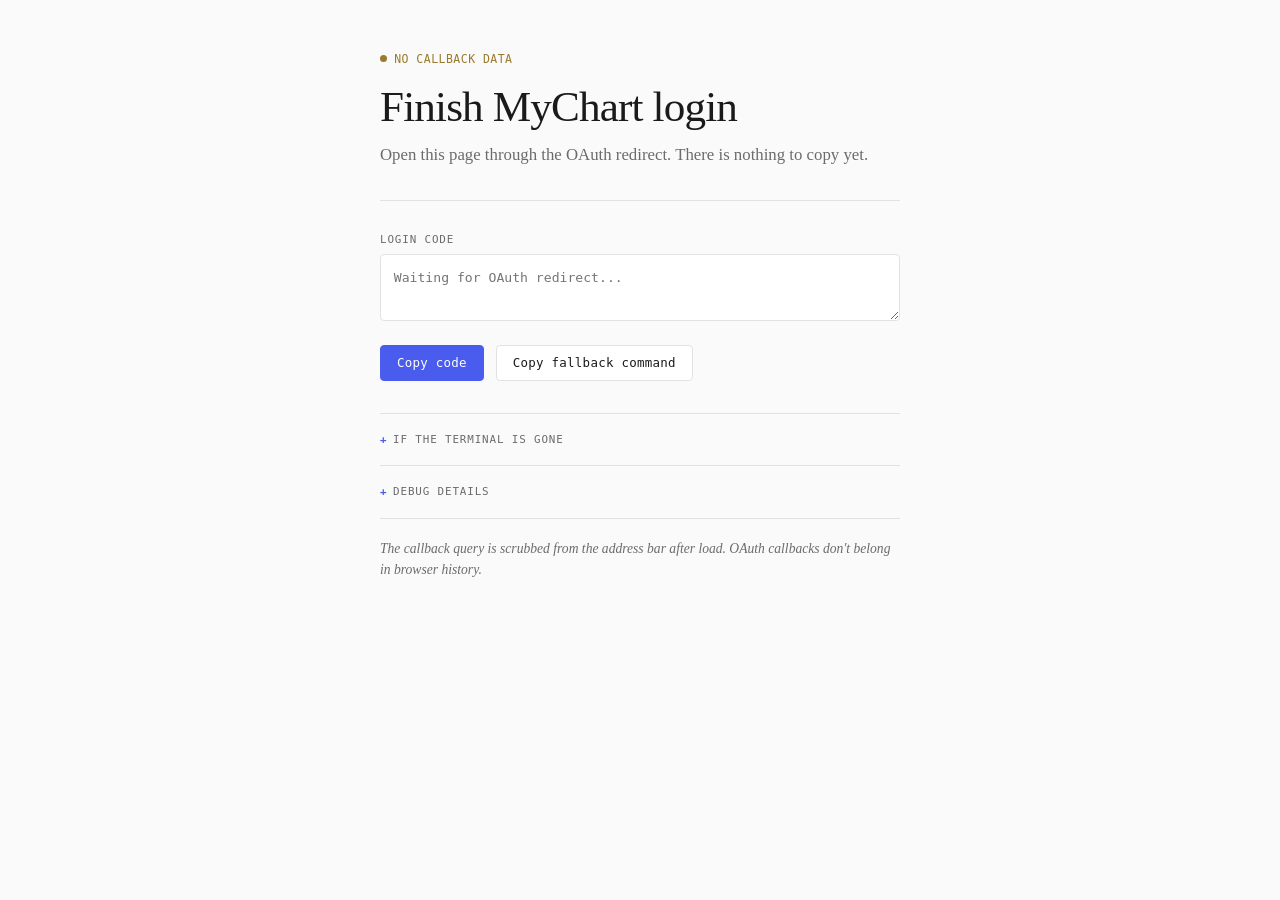
==== commit f62bb937: "feat(mychart): auto-complete hosted OAuth login callbacks - Add a localhost bridge so hosted redirec" ====
--- a/pages/mychart-callback/index.html
+++ b/pages/mychart-callback/index.html
@@ -13,9 +13,9 @@
         "title": "Finish MyChart login",
         "storageKey": "mychart_callback_url",
         "fieldLabel": "Login code",
-        "leadInitialHtml": "Copy the login code below, paste it into the terminal waiting on <code>mychart login</code>, and move on with your life.",
+        "leadInitialHtml": "The terminal running <code>mychart login ucla</code> should finish automatically. If it does not, copy the login code below.",
         "leadNoCallbackHtml": "Open this page through the OAuth redirect. There is nothing to copy yet.",
-        "leadReadyHtml": "Copy the login code and paste it into the terminal where <code>mychart login</code> is waiting.",
+        "leadReadyHtml": "The terminal running <code>mychart login ucla</code> should finish automatically. If it does not, copy the login code.",
         "leadErrorHtml": "Epic returned an OAuth error instead of an authorization code. Copy the payload and paste it into the waiting terminal.",
         "leadIncompleteHtml": "The redirect landed here but is missing the expected code and state parameters.",
         "copyButtonLabel": "Copy code",
@@ -26,6 +26,10 @@
         "primaryValueMode": "payload",
         "commandValueMode": "primary_value_or_callback_url",
         "preferCodeOnly": true,
+        "localBridge": {
+          "statusLabel": "Sent to CLI",
+          "urls": ["http://127.0.0.1:8911/mychart-callback"]
+        },
         "payloadKeys": ["code", "state", "error", "error_description"],
         "readyParams": ["code", "state"],
         "placeholder": "Waiting for OAuth redirect...",
